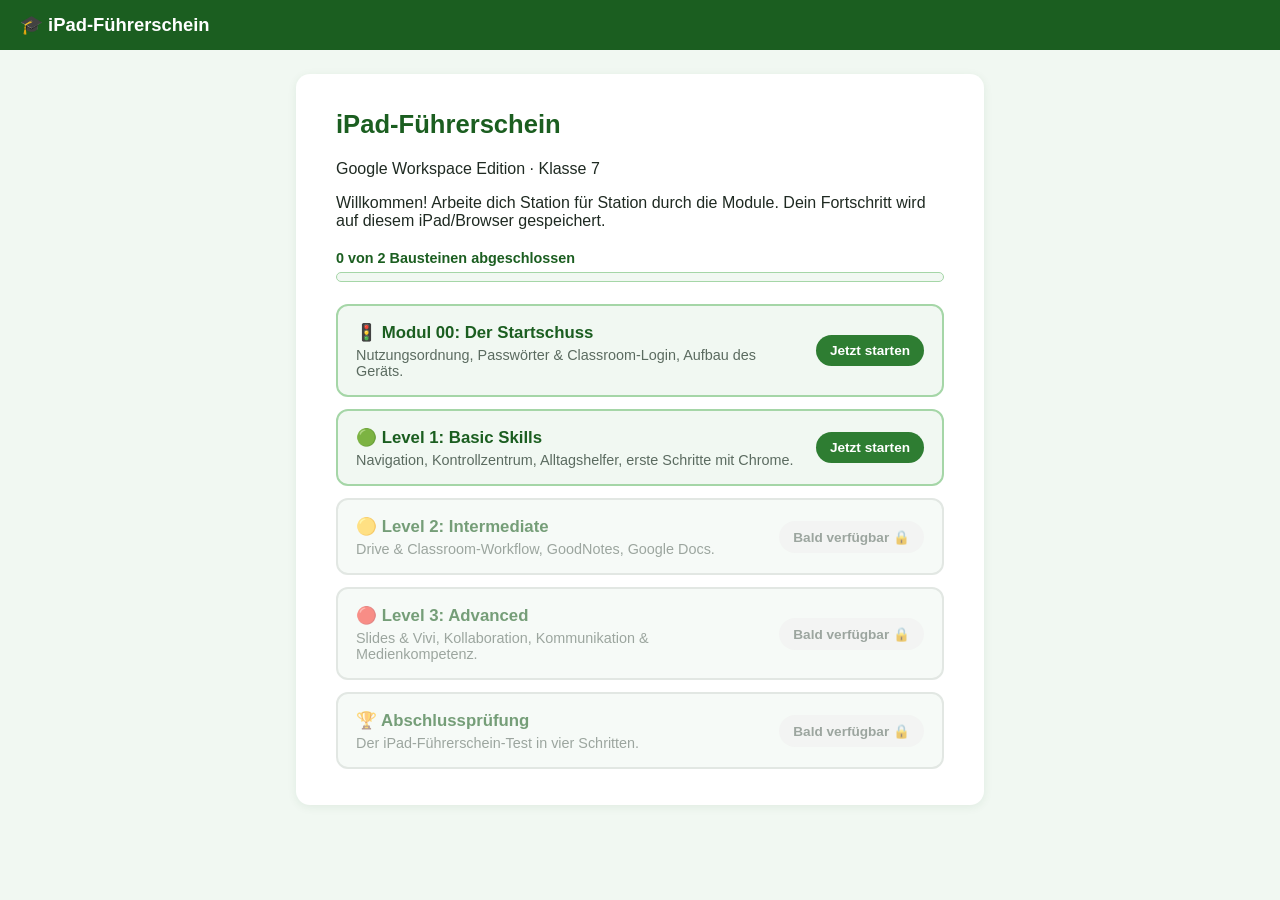
==== index.html @ 1e776cad "Add Level 1 (Basic Skills) and a main menu hub - index.html is now the hub: branches to Modul 00 and" ====
<!DOCTYPE html>
<html lang="de">
<head>
<meta charset="UTF-8">
<meta name="viewport" content="width=device-width, initial-scale=1.0, maximum-scale=1, user-scalable=no">
<title>iPad-Führerschein – Hauptmenü</title>
<link rel="stylesheet" href="style.css">
</head>
<body>

<header class="app-header">
  <span class="logo">🎓 iPad-Führerschein</span>
</header>

<main id="app">
  <section class="screen active">
    <div class="card">
      <h1>iPad-Führerschein</h1>
      <p>Google Workspace Edition · Klasse 7</p>
      <p>Willkommen! Arbeite dich Station für Station durch die Module. Dein Fortschritt wird auf diesem iPad/Browser gespeichert.</p>

      <div class="hub-progress">
        <div class="progress-label" id="hubProgressLabel">0 von 2 Bausteinen abgeschlossen</div>
        <div class="progress-bar"><div class="progress-fill" id="hubProgressFill"></div></div>
      </div>

      <div class="hub-list" id="hubList"></div>
    </div>
  </section>
</main>

<script src="hub.js"></script>
</body>
</html>
---- style.css ----
:root {
  --gsis-green: #2e7d32;
  --gsis-green-dark: #1b5e20;
  --gsis-green-light: #a5d6a7;
  --gsis-bg: #f1f8f2;
  --ink: #1f2a22;
  --muted: #5b6b60;
  --error: #c62828;
  --white: #ffffff;
  --radius: 14px;
  --touch: 48px;
}

* { box-sizing: border-box; }

html, body {
  margin: 0;
  padding: 0;
  min-height: 100%;
  background: var(--gsis-bg);
  color: var(--ink);
  font-family: -apple-system, BlinkMacSystemFont, "Segoe UI", Roboto, sans-serif;
  -webkit-tap-highlight-color: transparent;
  touch-action: manipulation;
}

.app-header {
  position: sticky;
  top: 0;
  z-index: 20;
  background: var(--gsis-green-dark);
  color: var(--white);
  padding: 14px 20px;
  display: flex;
  flex-direction: column;
  gap: 8px;
}

.logo {
  font-size: 1.15rem;
  font-weight: 700;
  color: inherit;
  text-decoration: none;
}

.progress-wrap {
  display: flex;
  align-items: center;
  gap: 12px;
}

.progress-wrap[hidden] {
  display: none;
}

.progress-label {
  font-size: 0.9rem;
  font-weight: 600;
  white-space: nowrap;
}

.progress-bar {
  flex: 1;
  height: 10px;
  background: rgba(255,255,255,0.25);
  border-radius: 999px;
  overflow: hidden;
}

.progress-fill {
  height: 100%;
  width: 0%;
  background: var(--gsis-green-light);
  transition: width 0.3s ease;
}

main {
  max-width: 720px;
  margin: 0 auto;
  padding: 24px 16px 60px;
}

.screen {
  display: none;
}

.screen.active {
  display: block;
  animation: fadeIn 0.25s ease;
}

@keyframes fadeIn {
  from { opacity: 0; transform: translateY(6px); }
  to { opacity: 1; transform: translateY(0); }
}

.card {
  background: var(--white);
  border-radius: var(--radius);
  padding: 28px 24px;
  box-shadow: 0 2px 10px rgba(27, 94, 32, 0.08);
}

h1 {
  color: var(--gsis-green-dark);
  font-size: 1.6rem;
  margin-top: 0;
}

h2 {
  color: var(--gsis-green-dark);
  font-size: 1.3rem;
  margin-top: 0;
}

.lernziel {
  background: var(--gsis-bg);
  border-left: 4px solid var(--gsis-green);
  padding: 10px 14px;
  border-radius: 8px;
  font-size: 0.95rem;
  color: var(--ink);
}

.task-desc {
  color: var(--muted);
  font-size: 0.95rem;
}

.module-overview {
  list-style: none;
  margin: 20px 0;
  padding: 0;
  display: flex;
  flex-direction: column;
  gap: 10px;
}

.module-overview li {
  display: flex;
  align-items: center;
  gap: 12px;
  background: var(--gsis-bg);
  border-radius: 10px;
  padding: 12px 14px;
  font-weight: 600;
}

.module-overview .num {
  background: var(--gsis-green);
  color: var(--white);
  border-radius: 8px;
  padding: 4px 10px;
  font-size: 0.9rem;
}

button {
  font-family: inherit;
  cursor: pointer;
  border: none;
}

.btn-primary, .btn-secondary {
  display: inline-block;
  min-height: var(--touch);
  padding: 12px 26px;
  border-radius: 999px;
  font-size: 1.05rem;
  font-weight: 700;
  margin-top: 20px;
}

.btn-primary {
  background: var(--gsis-green);
  color: var(--white);
}

.btn-primary:disabled {
  background: #bcd6bd;
  color: #6f8a71;
  cursor: not-allowed;
}

.btn-primary:not(:disabled):active {
  background: var(--gsis-green-dark);
}

.btn-secondary {
  background: var(--white);
  color: var(--gsis-green-dark);
  border: 2px solid var(--gsis-green);
}

/* Station 0.1 – Matching */
.match-game {
  display: grid;
  grid-template-columns: 1fr 1fr;
  gap: 14px;
  margin-top: 18px;
}

.match-column {
  display: flex;
  flex-direction: column;
  gap: 10px;
}

.match-item {
  min-height: var(--touch);
  display: flex;
  align-items: center;
  justify-content: center;
  text-align: center;
  padding: 10px 10px;
  border-radius: 10px;
  border: 2px solid var(--gsis-green);
  background: var(--white);
  color: var(--ink);
  font-size: 0.92rem;
  font-weight: 600;
  line-height: 1.25;
}

.match-item.icon-item {
  font-size: 1.8rem;
}

.match-item.selected {
  background: var(--gsis-green-light);
  border-color: var(--gsis-green-dark);
}

.match-item.matched {
  background: #e8f5e9;
  border-color: var(--gsis-green);
  color: var(--gsis-green-dark);
  opacity: 0.75;
  cursor: default;
}

.match-item.wrong {
  border-color: var(--error);
  background: #fdecea;
}

.feedback {
  min-height: 1.4em;
  font-weight: 600;
  color: var(--gsis-green-dark);
}

.feedback.error {
  color: var(--error);
}

/* Station 0.2 – Quiz */
.quiz-question {
  margin-top: 18px;
}

.quiz-question h3 {
  font-size: 1.02rem;
  margin-bottom: 12px;
}

.quiz-options {
  display: flex;
  flex-direction: column;
  gap: 10px;
}

.quiz-option {
  min-height: var(--touch);
  text-align: left;
  padding: 12px 16px;
  border-radius: 10px;
  border: 2px solid #cfd8d1;
  background: var(--white);
  font-size: 0.98rem;
}

.quiz-option:disabled {
  cursor: default;
}

.quiz-option.correct {
  border-color: var(--gsis-green);
  background: #e8f5e9;
  color: var(--gsis-green-dark);
  font-weight: 700;
}

.quiz-option.incorrect {
  border-color: var(--error);
  background: #fdecea;
  color: var(--error);
}

.quiz-explanation {
  margin-top: 10px;
  font-size: 0.9rem;
  color: var(--muted);
}

.quiz-progress {
  font-size: 0.85rem;
  color: var(--muted);
  font-weight: 600;
}

.quiz-next {
  margin-top: 16px;
  min-height: var(--touch);
  padding: 10px 22px;
  border-radius: 999px;
  background: var(--gsis-green);
  color: var(--white);
  font-weight: 700;
}

.quiz-result {
  margin-top: 20px;
  background: var(--gsis-bg);
  border-radius: 10px;
  padding: 16px;
  font-weight: 700;
  color: var(--gsis-green-dark);
  text-align: center;
  font-size: 1.1rem;
}

/* Station 0.3 – Drag & Drop */
.ipad-labeling {
  margin-top: 18px;
}

.ipad-wrap {
  position: relative;
  width: 100%;
  max-width: 260px;
  margin: 0 auto;
  aspect-ratio: 300 / 400;
  touch-action: none;
}

#ipadSvg {
  width: 100%;
  height: 100%;
  display: block;
}

.ipad-body {
  fill: #37474f;
}

.ipad-screen {
  fill: #cfd8dc;
}

.target-marker {
  fill: none;
  stroke: #ffb300;
  stroke-width: 2;
  stroke-dasharray: 4 3;
}

.drop-zone {
  position: absolute;
  transform: translate(-50%, -50%);
  width: 44px;
  height: 44px;
  border-radius: 50%;
  display: flex;
  align-items: center;
  justify-content: center;
  font-size: 0.55rem;
  font-weight: 700;
  text-align: center;
  color: var(--gsis-green-dark);
  padding: 4px;
}

.drop-zone--vertical {
  width: 26px;
  height: 60px;
  border-radius: 10px;
}

.drop-zone--horizontal {
  width: 56px;
  height: 24px;
  border-radius: 10px;
}

.drop-zone.filled {
  background: rgba(46, 125, 50, 0.85);
  color: var(--white);
  font-size: 1.1rem;
}

.labels-tray {
  display: flex;
  flex-wrap: wrap;
  justify-content: center;
  gap: 10px;
  margin-top: 24px;
  min-height: var(--touch);
}

.draggable {
  min-height: var(--touch);
  min-width: 44px;
  padding: 10px 16px;
  border-radius: 999px;
  background: var(--white);
  border: 2px solid var(--gsis-green);
  font-weight: 700;
  font-size: 0.9rem;
  color: var(--ink);
  user-select: none;
  touch-action: none;
}

.draggable.placed {
  border-color: var(--gsis-green);
  background: #e8f5e9;
  color: var(--gsis-green-dark);
  opacity: 0.6;
}

.draggable.dragging {
  position: fixed;
  z-index: 100;
  box-shadow: 0 6px 18px rgba(0,0,0,0.25);
  pointer-events: none;
}

/* Completion screen */
.card--complete {
  text-align: center;
}

.complete-badge {
  width: 84px;
  height: 84px;
  line-height: 84px;
  border-radius: 50%;
  background: var(--gsis-green);
  color: var(--white);
  font-size: 2.4rem;
  margin: 0 auto 16px;
}

.summary {
  background: var(--gsis-bg);
  border-radius: 10px;
  padding: 16px;
  margin-top: 16px;
  text-align: left;
  font-weight: 600;
}

.summary div {
  padding: 4px 0;
}

.next-level {
  color: var(--muted);
  font-weight: 600;
}

.complete-actions {
  display: flex;
  flex-direction: column;
  gap: 10px;
  margin-top: 20px;
}

.complete-actions .btn-primary,
.complete-actions .btn-secondary {
  margin-top: 0;
  text-align: center;
  text-decoration: none;
}

.btn-text {
  background: none;
  color: var(--muted);
  font-weight: 600;
  font-size: 0.9rem;
  padding: 10px;
  text-decoration: underline;
}

.next-level--locked {
  opacity: 0.75;
}

/* ---------- Hauptmenü / Hub ---------- */

.hub-progress {
  margin: 20px 0;
}

.hub-progress .progress-label {
  color: var(--gsis-green-dark);
  margin-bottom: 6px;
}

.hub-progress .progress-bar {
  background: var(--gsis-bg);
  border: 1px solid var(--gsis-green-light);
}

.hub-progress .progress-fill {
  background: var(--gsis-green);
}

.hub-list {
  display: flex;
  flex-direction: column;
  gap: 12px;
  margin-top: 22px;
}

.hub-card {
  display: flex;
  align-items: center;
  justify-content: space-between;
  gap: 12px;
  background: var(--gsis-bg);
  border: 2px solid var(--gsis-green-light);
  border-radius: 12px;
  padding: 16px 18px;
  text-decoration: none;
  color: var(--ink);
}

.hub-card-text {
  flex: 1 1 auto;
  min-width: 0;
}

.hub-card h3 {
  margin: 0 0 4px;
  color: var(--gsis-green-dark);
  font-size: 1.05rem;
}

.hub-card p {
  margin: 0;
  color: var(--muted);
  font-size: 0.9rem;
}

.hub-badge {
  flex: 0 0 auto;
}

.hub-card--locked {
  opacity: 0.6;
  border-color: #cfd8d1;
}

.hub-badge {
  white-space: nowrap;
  font-weight: 700;
  font-size: 0.85rem;
  padding: 8px 14px;
  border-radius: 999px;
}

.hub-badge--start {
  background: var(--gsis-green);
  color: var(--white);
}

.hub-badge--done {
  background: #e8f5e9;
  color: var(--gsis-green-dark);
  border: 2px solid var(--gsis-green);
}

.hub-badge--locked {
  background: #eceeec;
  color: var(--muted);
}

/* ---------- Skill-Erklärblöcke (Skizzen) ---------- */

.skill-block {
  display: flex;
  align-items: center;
  gap: 16px;
  margin-top: 18px;
}

.skill-sketch-wrap {
  flex: 0 0 100px;
  width: 100px;
}

.skill-sketch {
  width: 100%;
  height: auto;
  display: block;
}

.skill-text h3 {
  margin: 0 0 4px;
  font-size: 1rem;
  color: var(--gsis-green-dark);
}

.skill-text p {
  margin: 0;
  font-size: 0.9rem;
  color: var(--ink);
}

.section-title {
  margin-top: 26px;
}

/* ---------- Checklisten ---------- */

.checklist {
  display: flex;
  flex-direction: column;
  gap: 10px;
  margin-top: 18px;
}

.check-item {
  display: flex;
  align-items: center;
  gap: 12px;
  min-height: var(--touch);
  padding: 10px 14px;
  border-radius: 10px;
  background: var(--gsis-bg);
  font-size: 0.95rem;
  font-weight: 600;
}

.check-item input[type="checkbox"] {
  flex: 0 0 auto;
  width: 24px;
  height: 24px;
  accent-color: var(--gsis-green);
}

/* ---------- QR-Code-Schnitzeljagd ---------- */

.qr-cards {
  display: grid;
  grid-template-columns: repeat(2, 1fr);
  gap: 12px;
  margin-top: 16px;
}

.qr-card {
  border-radius: 12px;
  border: 2px solid var(--gsis-green-light);
  background: var(--white);
  padding: 12px;
  text-align: center;
  display: flex;
  flex-direction: column;
  align-items: center;
  gap: 8px;
}

.qr-svg {
  width: 100%;
  max-width: 120px;
}

.qr-scan-btn {
  width: 100%;
}

.qr-card--scanned {
  background: #e8f5e9;
  border-color: var(--gsis-green);
}

.qr-word {
  font-weight: 700;
  color: var(--gsis-green-dark);
}

.qr-check {
  font-size: 0.85rem;
  color: var(--gsis-green-dark);
}

.qr-card--locked {
  opacity: 0.55;
}

.qr-lock {
  font-size: 1.6rem;
}

.qr-word--locked {
  color: var(--muted);
  font-weight: 600;
}

.qr-solve {
  margin-top: 18px;
}

.qr-input {
  width: 100%;
  min-height: var(--touch);
  padding: 10px 14px;
  border-radius: 10px;
  border: 2px solid var(--gsis-green);
  font-size: 1rem;
  margin-bottom: 12px;
}

@media (min-width: 640px) {
  .card {
    padding: 36px 40px;
  }
}
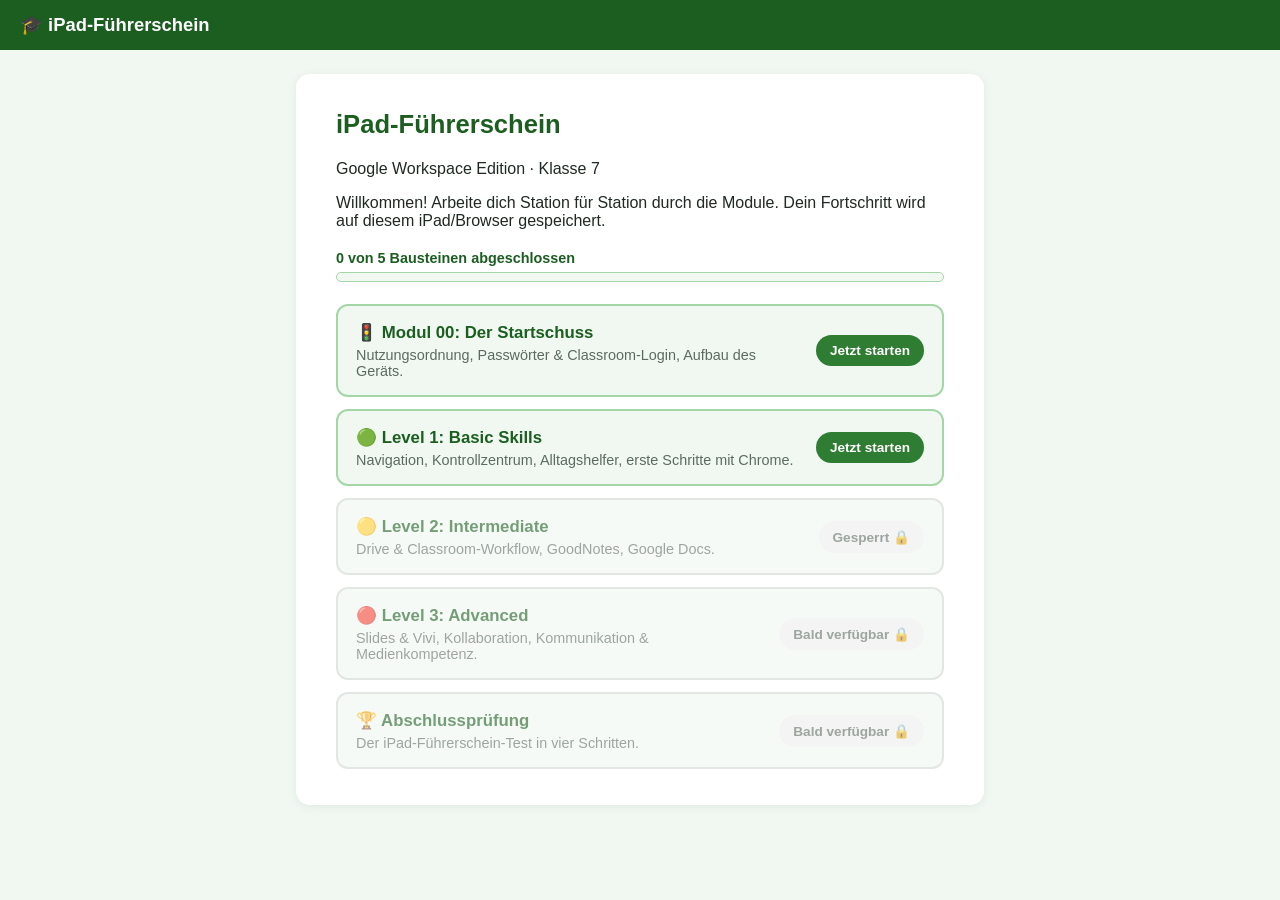
==== commit 016883e6: "Add Level 2 (Intermediate): Drive/Classroom-Workflow, GoodNotes, Docs - level2.html/level2.js implem" ====
--- a/index.html
+++ b/index.html
@@ -20,7 +20,7 @@
       <p>Willkommen! Arbeite dich Station für Station durch die Module. Dein Fortschritt wird auf diesem iPad/Browser gespeichert.</p>
 
       <div class="hub-progress">
-        <div class="progress-label" id="hubProgressLabel">0 von 2 Bausteinen abgeschlossen</div>
+        <div class="progress-label" id="hubProgressLabel">0 von 5 Bausteinen abgeschlossen</div>
         <div class="progress-bar"><div class="progress-fill" id="hubProgressFill"></div></div>
       </div>
 
--- a/style.css
+++ b/style.css
@@ -722,6 +722,83 @@
   margin-bottom: 12px;
 }
 
+/* ---------- Nummerierte Schritt-Listen ---------- */
+
+.step-list {
+  list-style: none;
+  margin: 16px 0;
+  padding: 0;
+  display: flex;
+  flex-direction: column;
+  gap: 10px;
+}
+
+.step-list li {
+  display: flex;
+  align-items: flex-start;
+  gap: 12px;
+  background: var(--gsis-bg);
+  border-radius: 10px;
+  padding: 12px 14px;
+  font-size: 0.95rem;
+}
+
+.step-list .num {
+  flex: 0 0 auto;
+  background: var(--gsis-green);
+  color: var(--white);
+  border-radius: 8px;
+  padding: 2px 10px;
+  font-size: 0.85rem;
+  font-weight: 700;
+}
+
+/* ---------- Reihenfolge-Aufgabe ---------- */
+
+.order-list {
+  display: flex;
+  flex-direction: column;
+  gap: 10px;
+  margin-top: 16px;
+}
+
+.order-item {
+  display: flex;
+  align-items: center;
+  justify-content: space-between;
+  gap: 12px;
+  background: var(--white);
+  border: 2px solid var(--gsis-green);
+  border-radius: 10px;
+  padding: 10px 14px;
+}
+
+.order-text {
+  font-weight: 600;
+  font-size: 0.95rem;
+}
+
+.order-controls {
+  display: flex;
+  gap: 6px;
+  flex: 0 0 auto;
+}
+
+.order-btn {
+  min-width: 40px;
+  min-height: 40px;
+  border-radius: 8px;
+  background: var(--gsis-bg);
+  border: 2px solid var(--gsis-green-light);
+  font-size: 1rem;
+  color: var(--gsis-green-dark);
+}
+
+.order-btn:disabled {
+  opacity: 0.35;
+  cursor: not-allowed;
+}
+
 @media (min-width: 640px) {
   .card {
     padding: 36px 40px;
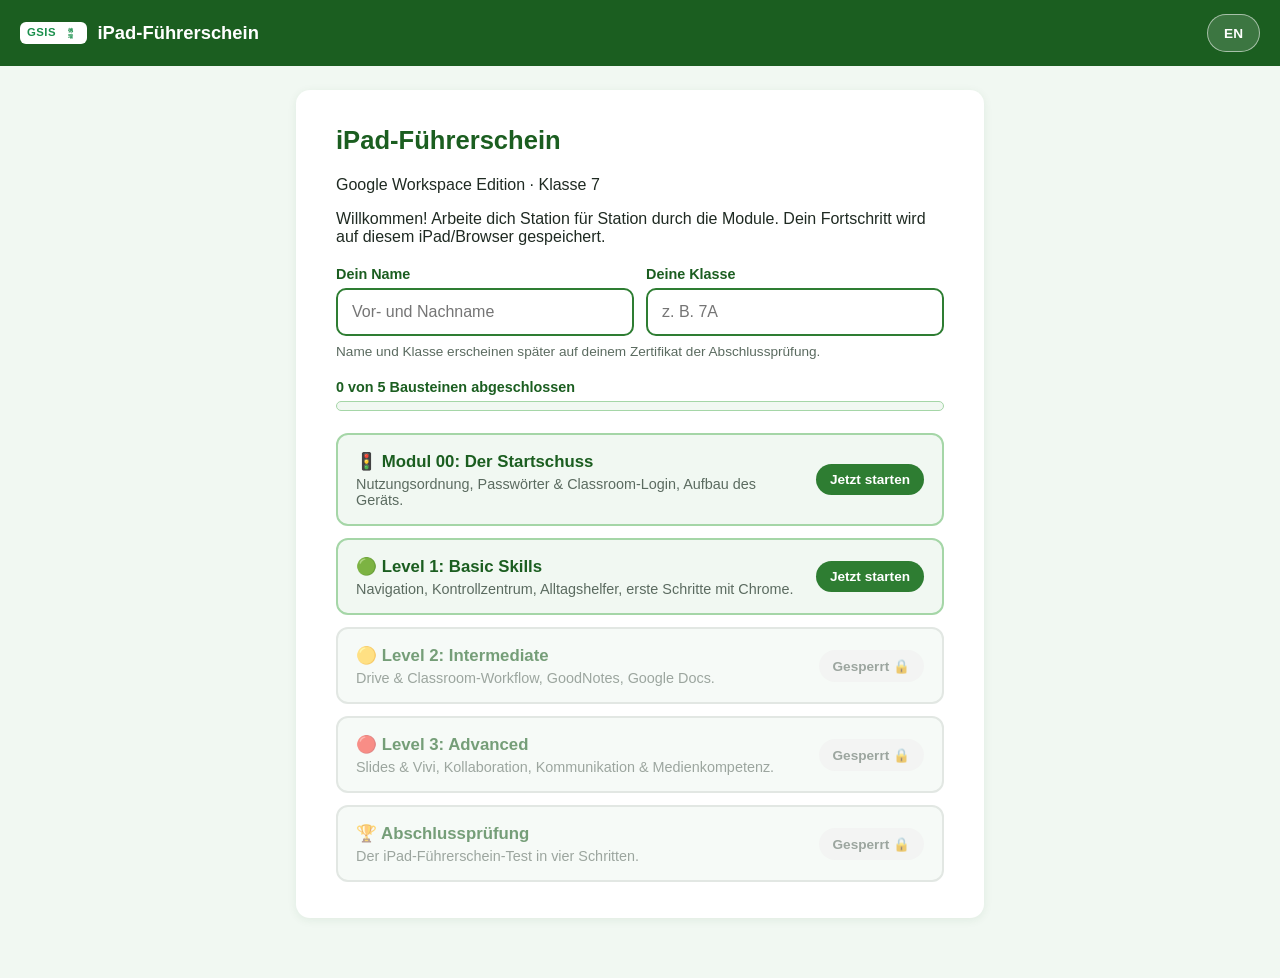
==== commit 9898d291: "Add GSIS logo, DE/EN toggle, name/class flow and Modul 00 improvements UI / branding: - New assets/g" ====
--- a/index.html
+++ b/index.html
@@ -3,21 +3,41 @@
 <head>
 <meta charset="UTF-8">
 <meta name="viewport" content="width=device-width, initial-scale=1.0, maximum-scale=1, user-scalable=no">
-<title>iPad-Führerschein – Hauptmenü</title>
+<title data-i18n="title.hub">iPad-Führerschein – Hauptmenü</title>
 <link rel="stylesheet" href="style.css">
 </head>
 <body>
 
 <header class="app-header">
-  <span class="logo">🎓 iPad-Führerschein</span>
+  <div class="header-top">
+    <span class="logo">
+      <img class="logo-img" src="assets/gsis-logo.svg" alt="GSIS">
+      <span class="logo-text" data-i18n="app.title">iPad-Führerschein</span>
+    </span>
+    <button class="lang-toggle" id="langToggle" type="button">EN</button>
+  </div>
 </header>
 
 <main id="app">
   <section class="screen active">
     <div class="card">
-      <h1>iPad-Führerschein</h1>
-      <p>Google Workspace Edition · Klasse 7</p>
-      <p>Willkommen! Arbeite dich Station für Station durch die Module. Dein Fortschritt wird auf diesem iPad/Browser gespeichert.</p>
+      <h1 data-i18n="app.title">iPad-Führerschein</h1>
+      <p data-i18n="hub.subtitle">Google Workspace Edition · Klasse 7</p>
+      <p data-i18n="hub.intro">Willkommen! Arbeite dich Station für Station durch die Module. Dein Fortschritt wird auf diesem iPad/Browser gespeichert.</p>
+
+      <div class="ident-form">
+        <div class="ident-grid">
+          <div class="ident-field">
+            <label class="field-label" for="identName" data-i18n="hub.nameLabel">Dein Name</label>
+            <input type="text" class="text-input" id="identName" data-i18n-ph="hub.namePh" placeholder="Vor- und Nachname" autocomplete="name">
+          </div>
+          <div class="ident-field">
+            <label class="field-label" for="identClass" data-i18n="hub.classLabel">Deine Klasse</label>
+            <input type="text" class="text-input" id="identClass" data-i18n-ph="hub.classPh" placeholder="z. B. 7A">
+          </div>
+        </div>
+        <p class="ident-note" data-i18n="hub.identNote">Name und Klasse erscheinen später auf deinem Zertifikat der Abschlussprüfung.</p>
+      </div>
 
       <div class="hub-progress">
         <div class="progress-label" id="hubProgressLabel">0 von 5 Bausteinen abgeschlossen</div>
@@ -29,6 +49,7 @@
   </section>
 </main>
 
+<script src="i18n.js"></script>
 <script src="hub.js"></script>
 </body>
 </html>
--- a/style.css
+++ b/style.css
@@ -36,11 +36,54 @@
   gap: 8px;
 }
 
+.header-top {
+  display: flex;
+  align-items: center;
+  justify-content: space-between;
+  gap: 12px;
+}
+
 .logo {
+  display: inline-flex;
+  align-items: center;
+  gap: 10px;
   font-size: 1.15rem;
   font-weight: 700;
   color: inherit;
   text-decoration: none;
+  min-width: 0;
+}
+
+.logo-img {
+  height: 22px;
+  width: auto;
+  display: block;
+  background: var(--white);
+  border-radius: 6px;
+  padding: 4px 7px;
+}
+
+.logo-text {
+  white-space: nowrap;
+  overflow: hidden;
+  text-overflow: ellipsis;
+}
+
+.lang-toggle {
+  flex: 0 0 auto;
+  min-height: 38px;
+  min-width: 44px;
+  padding: 6px 16px;
+  border-radius: 999px;
+  background: rgba(255, 255, 255, 0.15);
+  color: var(--white);
+  border: 1.5px solid rgba(255, 255, 255, 0.55);
+  font-weight: 700;
+  font-size: 0.85rem;
+}
+
+.lang-toggle:active {
+  background: rgba(255, 255, 255, 0.3);
 }
 
 .progress-wrap {
@@ -799,6 +842,379 @@
   cursor: not-allowed;
 }
 
+/* ---------- Pecha-Kucha-Timer ---------- */
+
+.timer-wrap {
+  text-align: center;
+  margin-top: 20px;
+  background: var(--gsis-bg);
+  border-radius: 12px;
+  padding: 20px;
+}
+
+.timer-display {
+  font-size: 3rem;
+  font-weight: 800;
+  color: var(--gsis-green-dark);
+  font-variant-numeric: tabular-nums;
+}
+
+.timer-display--low {
+  color: var(--error);
+}
+
+.timer-controls {
+  display: flex;
+  gap: 10px;
+  justify-content: center;
+  margin-top: 10px;
+  flex-wrap: wrap;
+}
+
+.timer-controls .btn-primary,
+.timer-controls .btn-secondary {
+  margin-top: 0;
+}
+
+/* ---------- Klassifizieren: Kommentare / Beispiele ---------- */
+
+.classify-card {
+  background: var(--white);
+  border: 2px solid var(--gsis-green-light);
+  border-radius: 10px;
+  padding: 14px;
+  margin-top: 12px;
+}
+
+.classify-text {
+  font-style: italic;
+  margin: 0 0 12px;
+}
+
+.classify-buttons {
+  display: flex;
+  gap: 10px;
+  flex-wrap: wrap;
+}
+
+.classify-btn {
+  flex: 1 1 140px;
+  min-height: var(--touch);
+  border-radius: 10px;
+  border: 2px solid #cfd8d1;
+  background: var(--white);
+  font-weight: 700;
+  font-size: 0.95rem;
+}
+
+.classify-btn.correct {
+  border-color: var(--gsis-green);
+  background: #e8f5e9;
+  color: var(--gsis-green-dark);
+}
+
+.classify-btn.incorrect {
+  border-color: var(--error);
+  background: #fdecea;
+  color: var(--error);
+}
+
+.classify-explanation {
+  margin: 12px 0 0;
+  font-size: 0.9rem;
+  color: var(--muted);
+}
+
+/* ---------- Phishing-Übung ---------- */
+
+.email-card {
+  background: var(--white);
+  border: 2px solid var(--gsis-green-light);
+  border-radius: 10px;
+  padding: 16px;
+  margin-top: 14px;
+}
+
+.email-subject {
+  font-weight: 700;
+  color: var(--gsis-green-dark);
+  margin-bottom: 4px;
+}
+
+.email-meta {
+  font-size: 0.85rem;
+  color: var(--muted);
+  margin-bottom: 10px;
+}
+
+.email-body {
+  margin: 0;
+  line-height: 1.6;
+}
+
+.email-part {
+  cursor: pointer;
+  border-radius: 4px;
+  padding: 1px 2px;
+}
+
+.email-part:not(.clicked):hover {
+  background: var(--gsis-bg);
+}
+
+.email-part.flag-hit {
+  background: #fdecea;
+  color: var(--error);
+  font-weight: 700;
+  text-decoration: underline wavy var(--error);
+}
+
+.email-part.flag-miss {
+  background: #e8f5e9;
+  color: var(--gsis-green-dark);
+}
+
+.email-part-note {
+  display: inline;
+  font-size: 0.82rem;
+  font-weight: 600;
+  margin-left: 4px;
+}
+
+.email-from.email-part {
+  display: inline-block;
+}
+
+/* ---------- Abschlussprüfung ---------- */
+
+.exam-step {
+  align-items: flex-start;
+}
+
+.field-label {
+  display: block;
+  margin-top: 18px;
+  margin-bottom: 6px;
+  font-weight: 700;
+  font-size: 0.9rem;
+  color: var(--gsis-green-dark);
+}
+
+.text-input {
+  width: 100%;
+  min-height: var(--touch);
+  padding: 10px 14px;
+  border-radius: 10px;
+  border: 2px solid var(--gsis-green);
+  font-size: 1rem;
+  font-family: inherit;
+}
+
+.certificate {
+  background: var(--white);
+  border: 6px double var(--gsis-green);
+  border-radius: 16px;
+  padding: 40px 24px;
+  text-align: center;
+  margin-top: 20px;
+}
+
+.cert-medal {
+  font-size: 3.5rem;
+}
+
+.cert-title {
+  color: var(--gsis-green-dark);
+  margin: 8px 0 0;
+}
+
+.cert-subtitle {
+  color: var(--muted);
+  margin: 4px 0 24px;
+}
+
+.cert-body {
+  margin: 6px 0;
+  font-size: 1rem;
+}
+
+.cert-name {
+  font-size: 1.6rem;
+  font-weight: 800;
+  color: var(--gsis-green-dark);
+  margin: 14px 0;
+  padding-bottom: 8px;
+  border-bottom: 2px solid var(--gsis-green-light);
+  display: inline-block;
+}
+
+.cert-class {
+  margin: 0 0 4px;
+  color: var(--gsis-green-dark);
+  font-weight: 600;
+}
+
+.cert-class:empty {
+  display: none;
+}
+
+.cert-date {
+  margin-top: 16px;
+  color: var(--muted);
+  font-weight: 600;
+}
+
+.upload-note {
+  background: #e8f5e9;
+  border: 2px solid var(--gsis-green);
+  border-radius: 10px;
+  padding: 14px 16px;
+  margin-top: 16px;
+  font-size: 0.95rem;
+  font-weight: 600;
+  color: var(--gsis-green-dark);
+  text-align: left;
+}
+
+.cert-signature {
+  margin: 40px auto 0;
+  padding-top: 10px;
+  border-top: 2px solid var(--ink);
+  display: inline-block;
+  font-size: 0.9rem;
+  color: var(--muted);
+}
+
+@media print {
+  html, body {
+    background: #ffffff;
+  }
+  body * {
+    visibility: hidden;
+  }
+  .certificate,
+  .certificate * {
+    visibility: visible;
+  }
+  .certificate {
+    position: absolute;
+    top: 0;
+    left: 0;
+    width: 100%;
+    margin: 0;
+  }
+  .no-print {
+    display: none !important;
+  }
+}
+
+/* ---------- Hub: Name & Klasse ---------- */
+
+.ident-form {
+  margin: 20px 0 4px;
+}
+
+.ident-grid {
+  display: flex;
+  flex-wrap: wrap;
+  gap: 12px;
+}
+
+.ident-grid .ident-field {
+  flex: 1 1 160px;
+}
+
+.ident-field .field-label {
+  margin-top: 0;
+}
+
+.ident-note {
+  font-size: 0.85rem;
+  color: var(--muted);
+  margin: 8px 0 0;
+}
+
+/* ---------- Nutzungsordnung: Drive-Link & Konsequenzen ---------- */
+
+.drive-box {
+  background: var(--gsis-bg);
+  border: 2px dashed var(--gsis-green);
+  border-radius: 12px;
+  padding: 16px 18px;
+  margin: 18px 0;
+}
+
+.drive-box h3 {
+  margin: 0 0 6px;
+  color: var(--gsis-green-dark);
+  font-size: 1rem;
+}
+
+.drive-box p {
+  margin: 0 0 12px;
+  font-size: 0.92rem;
+  color: var(--ink);
+}
+
+.drive-btn {
+  display: inline-block;
+  min-height: var(--touch);
+  padding: 12px 22px;
+  border-radius: 999px;
+  background: var(--gsis-green);
+  color: var(--white);
+  font-weight: 700;
+  text-decoration: none;
+}
+
+.drive-btn:active {
+  background: var(--gsis-green-dark);
+}
+
+.drive-note {
+  display: block;
+  margin-top: 8px;
+  font-size: 0.8rem;
+  color: var(--muted);
+  font-style: italic;
+}
+
+.cons-box {
+  background: #fff8e1;
+  border-left: 4px solid #ffb300;
+  border-radius: 8px;
+  padding: 12px 16px;
+  margin: 20px 0;
+  font-size: 0.92rem;
+  line-height: 1.5;
+}
+
+.cons-box .cons-title {
+  display: block;
+  font-weight: 700;
+  margin-bottom: 4px;
+  color: #8a5a00;
+}
+
+/* ---------- Station 0.3: Reset ---------- */
+
+.labeling-actions {
+  display: flex;
+  justify-content: center;
+  margin-top: 14px;
+}
+
+.btn-reset {
+  min-height: var(--touch);
+  padding: 10px 22px;
+  border-radius: 999px;
+  background: var(--white);
+  color: var(--gsis-green-dark);
+  border: 2px solid var(--gsis-green);
+  font-weight: 700;
+  font-size: 0.95rem;
+}
+
 @media (min-width: 640px) {
   .card {
     padding: 36px 40px;
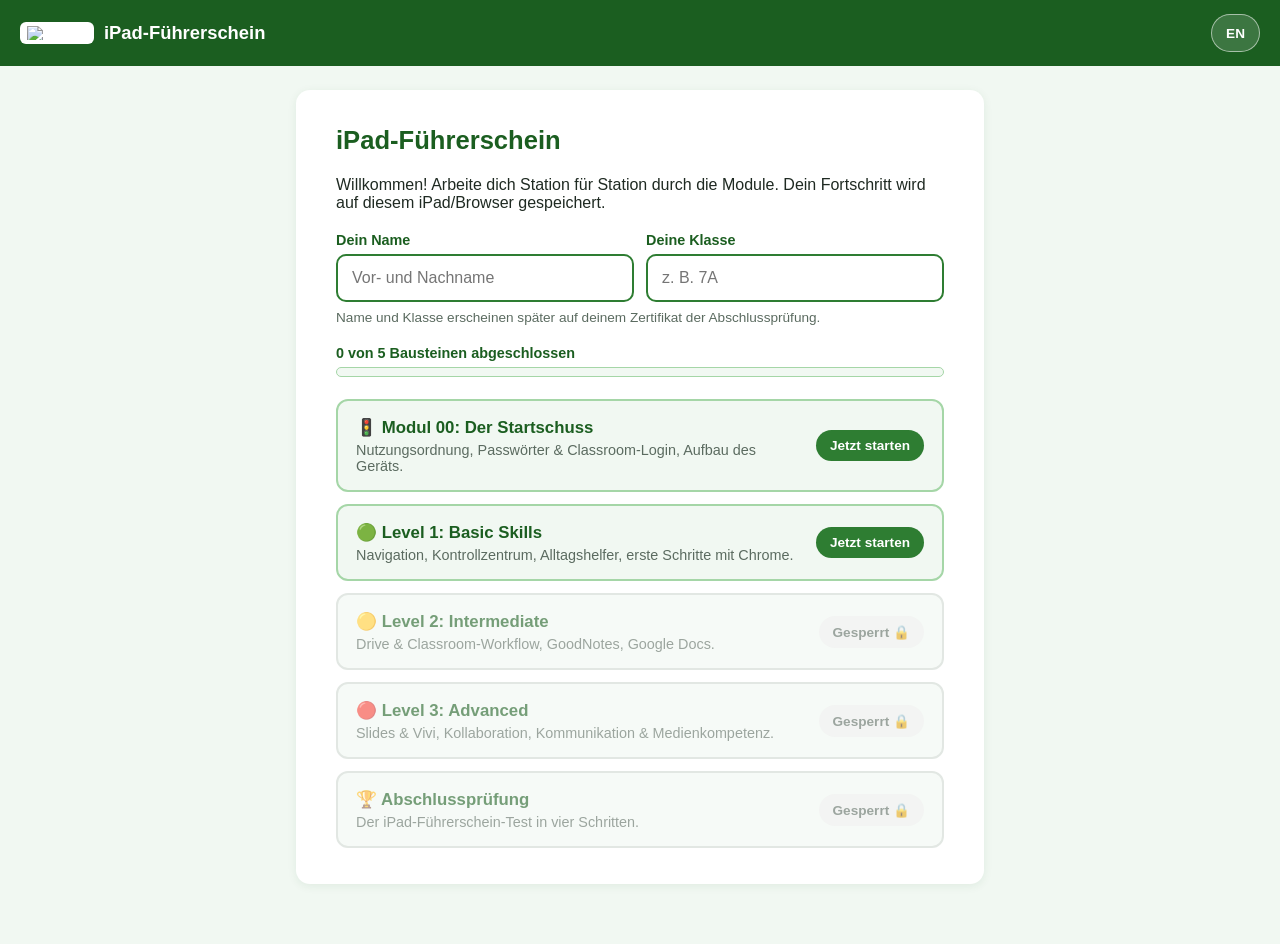
==== commit 4fa20044: "Add nav (Home/Back + always-on progress), MDM rules, error review Navigation & progress (items 1, 3," ====
--- a/index.html
+++ b/index.html
@@ -22,7 +22,6 @@
   <section class="screen active">
     <div class="card">
       <h1 data-i18n="app.title">iPad-Führerschein</h1>
-      <p data-i18n="hub.subtitle">Google Workspace Edition · Klasse 7</p>
       <p data-i18n="hub.intro">Willkommen! Arbeite dich Station für Station durch die Module. Dein Fortschritt wird auf diesem iPad/Browser gespeichert.</p>
 
       <div class="ident-form">
--- a/style.css
+++ b/style.css
@@ -69,11 +69,19 @@
   text-overflow: ellipsis;
 }
 
-.lang-toggle {
+.header-actions {
+  display: flex;
+  align-items: center;
+  gap: 8px;
+  flex: 0 0 auto;
+}
+
+.lang-toggle,
+.nav-btn {
   flex: 0 0 auto;
   min-height: 38px;
   min-width: 44px;
-  padding: 6px 16px;
+  padding: 6px 14px;
   border-radius: 999px;
   background: rgba(255, 255, 255, 0.15);
   color: var(--white);
@@ -82,8 +90,28 @@
   font-size: 0.85rem;
 }
 
-.lang-toggle:active {
+.nav-btn {
+  display: inline-flex;
+  align-items: center;
+  justify-content: center;
+  font-size: 1.05rem;
+  text-decoration: none;
+  padding: 6px 12px;
+}
+
+.lang-toggle:active,
+.nav-btn:active {
   background: rgba(255, 255, 255, 0.3);
+}
+
+.nav-btn[hidden] {
+  display: none;
+}
+
+@media (max-width: 400px) {
+  .logo-text {
+    display: none;
+  }
 }
 
 .progress-wrap {
@@ -1196,6 +1224,79 @@
   color: #8a5a00;
 }
 
+/* ---------- Info-Box (MDM-Einschränkungen, Internet-Regeln) ---------- */
+
+.info-box {
+  background: #e8f5e9;
+  border-left: 4px solid var(--gsis-green);
+  border-radius: 8px;
+  padding: 12px 16px;
+  margin: 18px 0;
+  font-size: 0.92rem;
+  line-height: 1.5;
+}
+
+.info-box .info-title {
+  display: block;
+  font-weight: 700;
+  margin-bottom: 6px;
+  color: var(--gsis-green-dark);
+}
+
+.info-box ul {
+  margin: 6px 0 0;
+  padding-left: 20px;
+}
+
+.info-box li {
+  margin: 5px 0;
+}
+
+/* ---------- Fehlerspeicher (Fehler-Übersicht) ---------- */
+
+.mistakes {
+  border-radius: 10px;
+  padding: 14px 16px;
+  margin-top: 16px;
+  text-align: left;
+  background: #fdecea;
+}
+
+.mistakes.mistakes--none {
+  background: #e8f5e9;
+}
+
+.mistakes .mistakes-title {
+  font-weight: 700;
+  margin: 0 0 8px;
+  color: var(--error);
+}
+
+.mistakes--none .mistakes-title {
+  color: var(--gsis-green-dark);
+}
+
+.mistakes-item {
+  margin: 10px 0;
+  font-size: 0.9rem;
+}
+
+.mistakes-item .mq {
+  font-weight: 700;
+  display: block;
+  margin-bottom: 2px;
+}
+
+.mistakes-item .ma {
+  display: block;
+  color: var(--error);
+}
+
+.mistakes-item .mc {
+  display: block;
+  color: var(--gsis-green-dark);
+}
+
 /* ---------- Station 0.3: Reset ---------- */
 
 .labeling-actions {
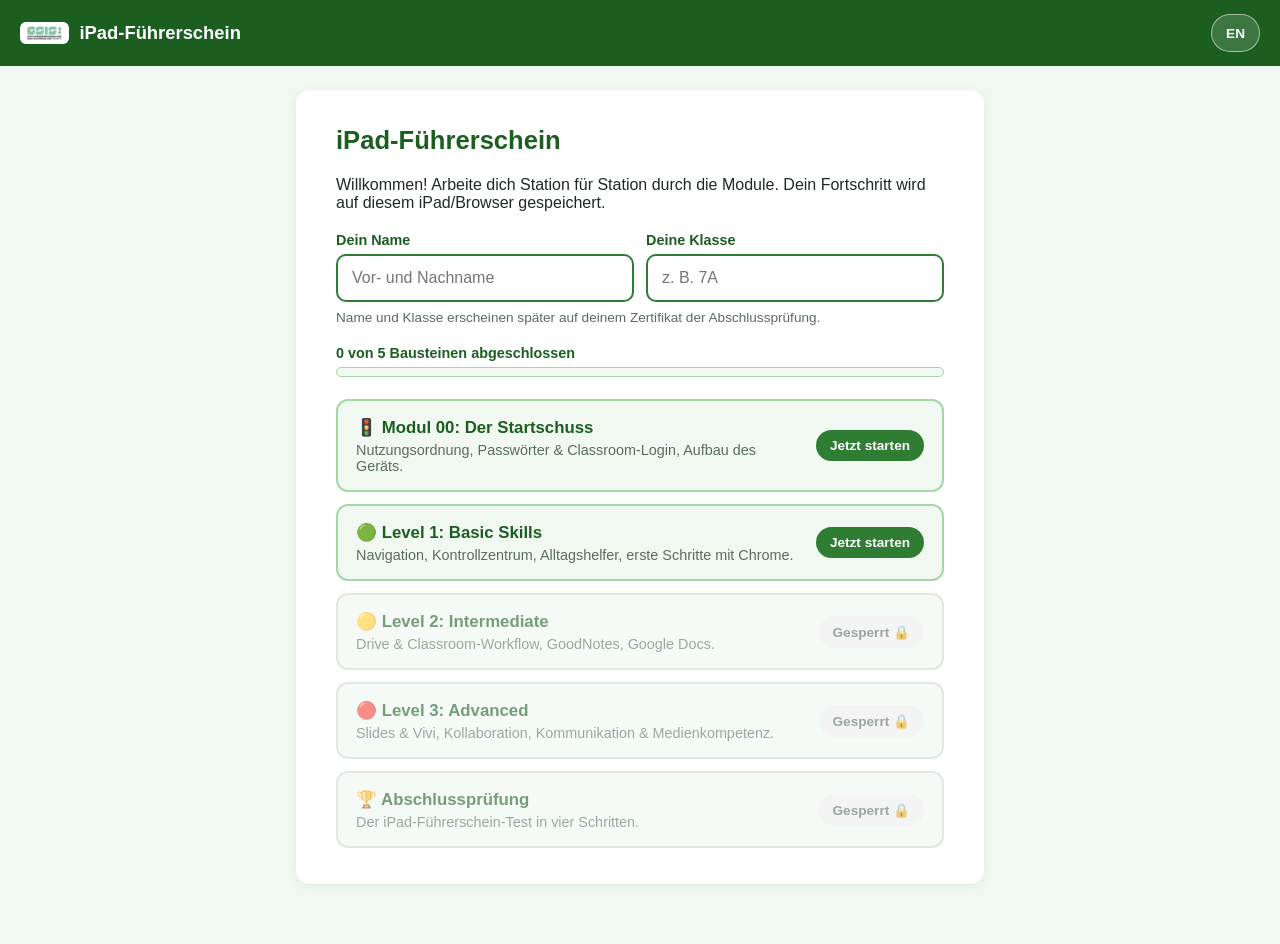
==== commit a56a1b74: "Use the uploaded GSIS logo with a correct .png extension The uploaded assets/gsis-logo.svg was actua" ====
--- a/index.html
+++ b/index.html
@@ -11,7 +11,7 @@
 <header class="app-header">
   <div class="header-top">
     <span class="logo">
-      <img class="logo-img" src="assets/gsis-logo.svg" alt="GSIS">
+      <img class="logo-img" src="assets/gsis-logo.png" alt="GSIS">
       <span class="logo-text" data-i18n="app.title">iPad-Führerschein</span>
     </span>
     <button class="lang-toggle" id="langToggle" type="button">EN</button>
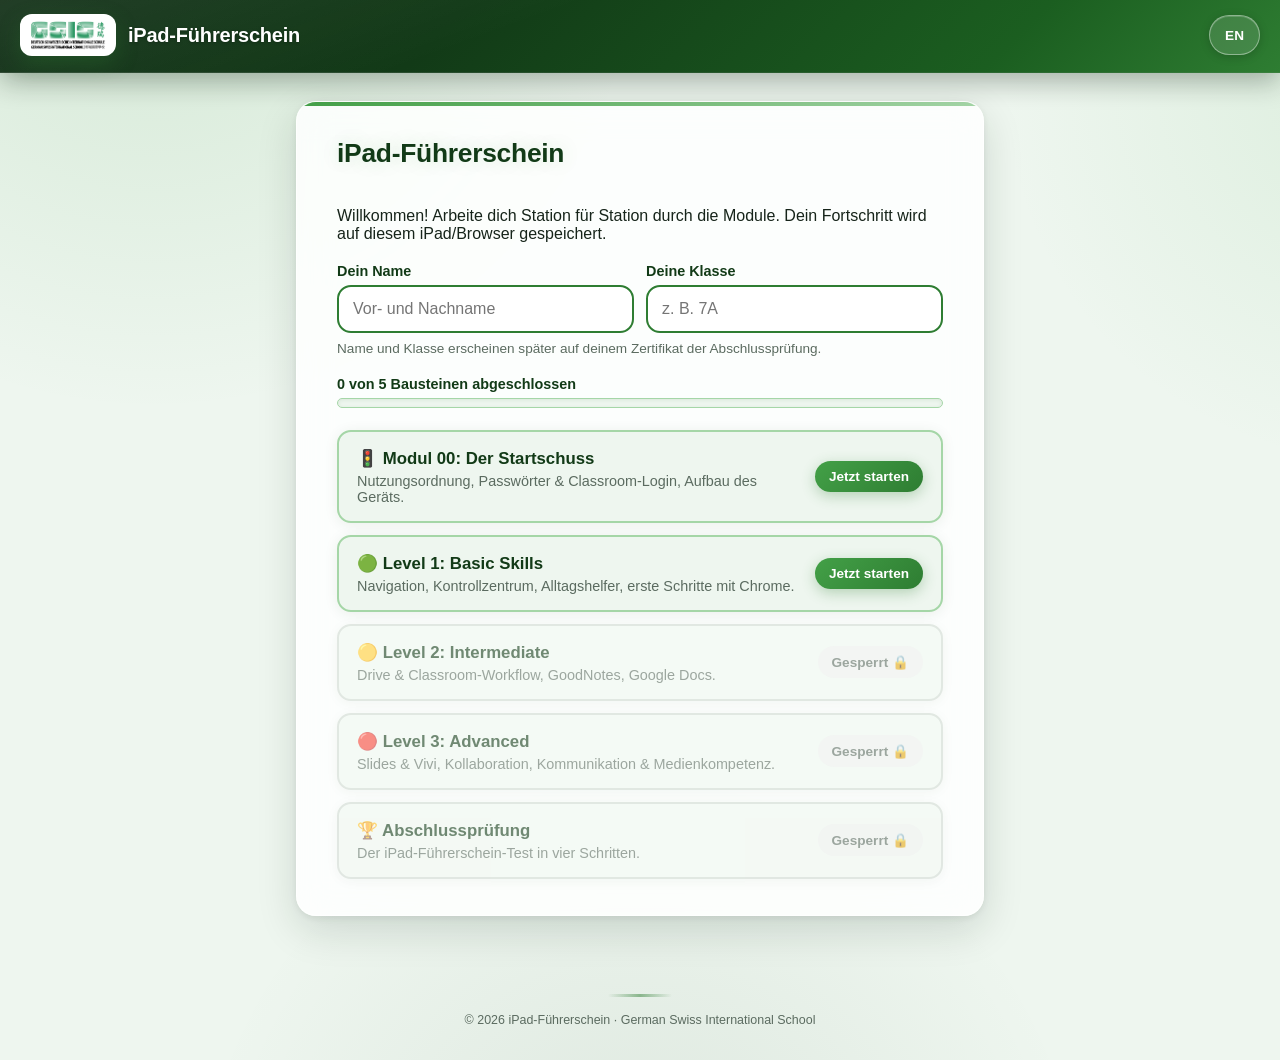
==== commit f2250823: "Modernize UI: glass panels, glowing nav bar, bigger logo, footer disclaimer Visual redesign of the w" ====
--- a/index.html
+++ b/index.html
@@ -6,7 +6,7 @@
 <title data-i18n="title.hub">iPad-Führerschein – Hauptmenü</title>
 <link rel="stylesheet" href="style.css">
 </head>
-<body>
+<body style="--accent: var(--gsis-green-bright);">
 
 <header class="app-header">
   <div class="header-top">
@@ -48,6 +48,10 @@
   </section>
 </main>
 
+<footer class="app-footer">
+  <span data-i18n="footer.text">iPad-Führerschein · German Swiss International School</span>
+</footer>
+
 <script src="i18n.js"></script>
 <script src="hub.js"></script>
 </body>
--- a/style.css
+++ b/style.css
@@ -1,14 +1,22 @@
 :root {
   --gsis-green: #2e7d32;
-  --gsis-green-dark: #1b5e20;
+  --gsis-green-dark: #123a17;
+  --gsis-green-mid: #1b5e20;
+  --gsis-green-bright: #43a047;
   --gsis-green-light: #a5d6a7;
-  --gsis-bg: #f1f8f2;
-  --ink: #1f2a22;
+  --gsis-glow: rgba(67, 160, 71, 0.55);
+  --gsis-bg: #eef6ef;
+  --ink: #16241a;
   --muted: #5b6b60;
   --error: #c62828;
   --white: #ffffff;
-  --radius: 14px;
+  --radius: 20px;
+  --radius-sm: 14px;
   --touch: 48px;
+  --accent: var(--gsis-green-bright);
+  --shadow-soft: 0 2px 14px rgba(18, 58, 23, 0.08);
+  --shadow-card: 0 14px 40px rgba(10, 35, 18, 0.14), 0 2px 8px rgba(10, 35, 18, 0.08);
+  --shadow-glow: 0 8px 22px rgba(46, 125, 50, 0.32), 0 0 0 1px rgba(255, 255, 255, 0.14) inset;
 }
 
 * { box-sizing: border-box; }
@@ -17,23 +25,33 @@
   margin: 0;
   padding: 0;
   min-height: 100%;
-  background: var(--gsis-bg);
+  background:
+    radial-gradient(900px circle at 12% -8%, rgba(67, 160, 71, 0.16), transparent 55%),
+    radial-gradient(760px circle at 108% 8%, rgba(129, 199, 132, 0.16), transparent 50%),
+    radial-gradient(820px circle at 50% 115%, rgba(18, 58, 23, 0.08), transparent 55%),
+    var(--gsis-bg);
   color: var(--ink);
-  font-family: -apple-system, BlinkMacSystemFont, "Segoe UI", Roboto, sans-serif;
+  font-family: -apple-system, BlinkMacSystemFont, "SF Pro Text", "Segoe UI", Roboto, sans-serif;
   -webkit-tap-highlight-color: transparent;
   touch-action: manipulation;
 }
+
+/* ---------- Nav bar ---------- */
 
 .app-header {
   position: sticky;
   top: 0;
-  z-index: 20;
-  background: var(--gsis-green-dark);
+  z-index: 50;
+  background:
+    linear-gradient(160deg, rgba(255, 255, 255, 0.08), rgba(255, 255, 255, 0) 40%),
+    linear-gradient(135deg, #0f2d14 0%, var(--gsis-green-dark) 35%, var(--gsis-green-mid) 78%, var(--gsis-green) 100%);
   color: var(--white);
-  padding: 14px 20px;
+  padding: 14px 20px 16px;
   display: flex;
   flex-direction: column;
-  gap: 8px;
+  gap: 10px;
+  box-shadow: 0 8px 28px rgba(6, 24, 10, 0.32);
+  border-bottom: 1px solid rgba(255, 255, 255, 0.08);
 }
 
 .header-top {
@@ -46,21 +64,24 @@
 .logo {
   display: inline-flex;
   align-items: center;
-  gap: 10px;
-  font-size: 1.15rem;
-  font-weight: 700;
+  gap: 12px;
+  font-size: 1.25rem;
+  font-weight: 800;
+  letter-spacing: -0.01em;
   color: inherit;
   text-decoration: none;
   min-width: 0;
+  text-shadow: 0 1px 3px rgba(0, 0, 0, 0.25);
 }
 
 .logo-img {
-  height: 22px;
+  height: 42px;
   width: auto;
   display: block;
   background: var(--white);
-  border-radius: 6px;
-  padding: 4px 7px;
+  border-radius: 12px;
+  padding: 6px 10px;
+  box-shadow: var(--shadow-glow);
 }
 
 .logo-text {
@@ -79,15 +100,17 @@
 .lang-toggle,
 .nav-btn {
   flex: 0 0 auto;
-  min-height: 38px;
+  min-height: 40px;
   min-width: 44px;
-  padding: 6px 14px;
+  padding: 6px 15px;
   border-radius: 999px;
-  background: rgba(255, 255, 255, 0.15);
+  background: rgba(255, 255, 255, 0.12);
   color: var(--white);
-  border: 1.5px solid rgba(255, 255, 255, 0.55);
+  border: 1.5px solid rgba(255, 255, 255, 0.4);
   font-weight: 700;
   font-size: 0.85rem;
+  box-shadow: 0 2px 10px rgba(0, 0, 0, 0.18), inset 0 1px 0 rgba(255, 255, 255, 0.18);
+  transition: transform 0.15s ease, box-shadow 0.15s ease, background 0.15s ease;
 }
 
 .nav-btn {
@@ -101,7 +124,9 @@
 
 .lang-toggle:active,
 .nav-btn:active {
-  background: rgba(255, 255, 255, 0.3);
+  background: rgba(255, 255, 255, 0.32);
+  transform: scale(0.94);
+  box-shadow: 0 0 14px var(--gsis-glow), inset 0 1px 0 rgba(255, 255, 255, 0.25);
 }
 
 .nav-btn[hidden] {
@@ -133,22 +158,33 @@
 .progress-bar {
   flex: 1;
   height: 10px;
-  background: rgba(255,255,255,0.25);
+  background: rgba(255, 255, 255, 0.2);
   border-radius: 999px;
   overflow: hidden;
+  box-shadow: inset 0 1px 4px rgba(0, 0, 0, 0.25);
 }
 
 .progress-fill {
   height: 100%;
   width: 0%;
-  background: var(--gsis-green-light);
-  transition: width 0.3s ease;
+  background: linear-gradient(90deg, var(--gsis-green-light), #d4ecd5, var(--gsis-green-light));
+  background-size: 200% 100%;
+  box-shadow: 0 0 12px rgba(212, 236, 213, 0.9);
+  animation: shimmerMove 2.6s linear infinite;
+  transition: width 0.4s cubic-bezier(0.22, 1, 0.36, 1);
+}
+
+@keyframes shimmerMove {
+  0% { background-position: 0% 0; }
+  100% { background-position: 200% 0; }
 }
 
 main {
   max-width: 720px;
   margin: 0 auto;
-  padding: 24px 16px 60px;
+  padding: 28px 16px 40px;
+  position: relative;
+  z-index: 1;
 }
 
 .screen {
@@ -157,38 +193,72 @@
 
 .screen.active {
   display: block;
-  animation: fadeIn 0.25s ease;
-}
-
-@keyframes fadeIn {
-  from { opacity: 0; transform: translateY(6px); }
+  animation: screenIn 0.55s cubic-bezier(0.22, 1, 0.36, 1);
+}
+
+@keyframes screenIn {
+  from { opacity: 0; transform: translateY(16px) scale(0.985); }
+  to { opacity: 1; transform: translateY(0) scale(1); }
+}
+
+@keyframes floatY {
+  0%, 100% { transform: translateY(0); }
+  50% { transform: translateY(-3px); }
+}
+
+@keyframes itemIn {
+  from { opacity: 0; transform: translateY(10px); }
   to { opacity: 1; transform: translateY(0); }
 }
 
 .card {
-  background: var(--white);
+  position: relative;
+  background: rgba(255, 255, 255, 0.86);
+  backdrop-filter: blur(16px) saturate(160%);
+  -webkit-backdrop-filter: blur(16px) saturate(160%);
+  border: 1px solid rgba(255, 255, 255, 0.7);
   border-radius: var(--radius);
   padding: 28px 24px;
-  box-shadow: 0 2px 10px rgba(27, 94, 32, 0.08);
+  box-shadow: var(--shadow-card);
+  overflow: hidden;
+}
+
+.card::before {
+  content: "";
+  position: absolute;
+  top: 0;
+  left: 0;
+  right: 0;
+  height: 4px;
+  background: linear-gradient(90deg, var(--accent), var(--gsis-green-light) 50%, var(--accent));
+  background-size: 200% 100%;
+  animation: shimmerMove 5s linear infinite;
 }
 
 h1 {
   color: var(--gsis-green-dark);
-  font-size: 1.6rem;
+  font-size: 1.65rem;
+  font-weight: 800;
+  letter-spacing: -0.01em;
   margin-top: 0;
+  display: inline-block;
+  text-shadow: 0 0 20px rgba(46, 125, 50, 0.16);
+  animation: floatY 4.5s ease-in-out infinite;
 }
 
 h2 {
   color: var(--gsis-green-dark);
-  font-size: 1.3rem;
+  font-size: 1.32rem;
+  font-weight: 800;
+  letter-spacing: -0.01em;
   margin-top: 0;
 }
 
 .lernziel {
-  background: var(--gsis-bg);
+  background: linear-gradient(135deg, rgba(165, 214, 167, 0.28), rgba(165, 214, 167, 0.08));
   border-left: 4px solid var(--gsis-green);
   padding: 10px 14px;
-  border-radius: 8px;
+  border-radius: var(--radius-sm);
   font-size: 0.95rem;
   color: var(--ink);
 }
@@ -212,17 +282,28 @@
   align-items: center;
   gap: 12px;
   background: var(--gsis-bg);
-  border-radius: 10px;
+  border: 1px solid rgba(46, 125, 50, 0.12);
+  border-radius: var(--radius-sm);
   padding: 12px 14px;
   font-weight: 600;
-}
+  box-shadow: var(--shadow-soft);
+  opacity: 0;
+  animation: itemIn 0.5s ease forwards;
+}
+
+.module-overview li:nth-child(1) { animation-delay: 0.05s; }
+.module-overview li:nth-child(2) { animation-delay: 0.12s; }
+.module-overview li:nth-child(3) { animation-delay: 0.19s; }
+.module-overview li:nth-child(4) { animation-delay: 0.26s; }
+.module-overview li:nth-child(5) { animation-delay: 0.33s; }
 
 .module-overview .num {
-  background: var(--gsis-green);
+  background: linear-gradient(135deg, var(--gsis-green-bright), var(--gsis-green));
   color: var(--white);
   border-radius: 8px;
   padding: 4px 10px;
   font-size: 0.9rem;
+  box-shadow: 0 2px 8px rgba(46, 125, 50, 0.3);
 }
 
 button {
@@ -239,27 +320,36 @@
   font-size: 1.05rem;
   font-weight: 700;
   margin-top: 20px;
+  transition: transform 0.15s ease, box-shadow 0.15s ease, filter 0.15s ease;
 }
 
 .btn-primary {
-  background: var(--gsis-green);
+  background: linear-gradient(135deg, var(--gsis-green-bright), var(--gsis-green) 70%);
   color: var(--white);
+  box-shadow: var(--shadow-glow);
 }
 
 .btn-primary:disabled {
   background: #bcd6bd;
   color: #6f8a71;
   cursor: not-allowed;
+  box-shadow: none;
 }
 
 .btn-primary:not(:disabled):active {
-  background: var(--gsis-green-dark);
+  transform: scale(0.97);
+  filter: brightness(0.94);
 }
 
 .btn-secondary {
-  background: var(--white);
+  background: rgba(255, 255, 255, 0.75);
   color: var(--gsis-green-dark);
   border: 2px solid var(--gsis-green);
+  box-shadow: 0 4px 14px rgba(46, 125, 50, 0.12);
+}
+
+.btn-secondary:active {
+  transform: scale(0.97);
 }
 
 /* Station 0.1 – Matching */
@@ -283,13 +373,15 @@
   justify-content: center;
   text-align: center;
   padding: 10px 10px;
-  border-radius: 10px;
+  border-radius: var(--radius-sm);
   border: 2px solid var(--gsis-green);
   background: var(--white);
   color: var(--ink);
   font-size: 0.92rem;
   font-weight: 600;
   line-height: 1.25;
+  box-shadow: var(--shadow-soft);
+  transition: box-shadow 0.15s ease, transform 0.15s ease;
 }
 
 .match-item.icon-item {
@@ -299,6 +391,7 @@
 .match-item.selected {
   background: var(--gsis-green-light);
   border-color: var(--gsis-green-dark);
+  box-shadow: 0 0 0 3px rgba(67, 160, 71, 0.25), var(--shadow-soft);
 }
 
 .match-item.matched {
@@ -344,10 +437,12 @@
   min-height: var(--touch);
   text-align: left;
   padding: 12px 16px;
-  border-radius: 10px;
+  border-radius: var(--radius-sm);
   border: 2px solid #cfd8d1;
   background: var(--white);
   font-size: 0.98rem;
+  box-shadow: var(--shadow-soft);
+  transition: box-shadow 0.15s ease;
 }
 
 .quiz-option:disabled {
@@ -359,6 +454,7 @@
   background: #e8f5e9;
   color: var(--gsis-green-dark);
   font-weight: 700;
+  box-shadow: 0 0 0 3px rgba(67, 160, 71, 0.2);
 }
 
 .quiz-option.incorrect {
@@ -384,23 +480,30 @@
   min-height: var(--touch);
   padding: 10px 22px;
   border-radius: 999px;
-  background: var(--gsis-green);
+  background: linear-gradient(135deg, var(--gsis-green-bright), var(--gsis-green) 70%);
   color: var(--white);
   font-weight: 700;
+  box-shadow: var(--shadow-glow);
+  transition: transform 0.15s ease;
+}
+
+.quiz-next:active {
+  transform: scale(0.97);
 }
 
 .quiz-result {
   margin-top: 20px;
   background: var(--gsis-bg);
-  border-radius: 10px;
+  border-radius: var(--radius-sm);
   padding: 16px;
   font-weight: 700;
   color: var(--gsis-green-dark);
   text-align: center;
   font-size: 1.1rem;
-}
-
-/* Station 0.3 – Drag & Drop */
+  box-shadow: var(--shadow-soft);
+}
+
+/* Station 0.3 – Drag & Drop (geometry untouched, visuals only where safe) */
 .ipad-labeling {
   margin-top: 18px;
 }
@@ -467,6 +570,7 @@
   background: rgba(46, 125, 50, 0.85);
   color: var(--white);
   font-size: 1.1rem;
+  box-shadow: 0 0 10px rgba(67, 160, 71, 0.7);
 }
 
 .labels-tray {
@@ -490,6 +594,7 @@
   color: var(--ink);
   user-select: none;
   touch-action: none;
+  box-shadow: var(--shadow-soft);
 }
 
 .draggable.placed {
@@ -502,7 +607,7 @@
 .draggable.dragging {
   position: fixed;
   z-index: 100;
-  box-shadow: 0 6px 18px rgba(0,0,0,0.25);
+  box-shadow: 0 6px 18px rgba(0, 0, 0, 0.25);
   pointer-events: none;
 }
 
@@ -516,19 +621,21 @@
   height: 84px;
   line-height: 84px;
   border-radius: 50%;
-  background: var(--gsis-green);
+  background: linear-gradient(135deg, var(--gsis-green-bright), var(--gsis-green));
   color: var(--white);
   font-size: 2.4rem;
   margin: 0 auto 16px;
+  box-shadow: var(--shadow-glow);
 }
 
 .summary {
   background: var(--gsis-bg);
-  border-radius: 10px;
+  border-radius: var(--radius-sm);
   padding: 16px;
   margin-top: 16px;
   text-align: left;
   font-weight: 600;
+  box-shadow: var(--shadow-soft);
 }
 
 .summary div {
@@ -581,10 +688,13 @@
 .hub-progress .progress-bar {
   background: var(--gsis-bg);
   border: 1px solid var(--gsis-green-light);
+  box-shadow: inset 0 1px 4px rgba(27, 94, 32, 0.1);
 }
 
 .hub-progress .progress-fill {
-  background: var(--gsis-green);
+  background: linear-gradient(90deg, var(--gsis-green), var(--gsis-green-bright), var(--gsis-green));
+  background-size: 200% 100%;
+  box-shadow: 0 0 10px rgba(46, 125, 50, 0.45);
 }
 
 .hub-list {
@@ -601,10 +711,16 @@
   gap: 12px;
   background: var(--gsis-bg);
   border: 2px solid var(--gsis-green-light);
-  border-radius: 12px;
+  border-radius: var(--radius-sm);
   padding: 16px 18px;
   text-decoration: none;
   color: var(--ink);
+  box-shadow: var(--shadow-soft);
+  transition: transform 0.15s ease, box-shadow 0.15s ease;
+}
+
+a.hub-card:active {
+  transform: scale(0.985);
 }
 
 .hub-card-text {
@@ -642,8 +758,9 @@
 }
 
 .hub-badge--start {
-  background: var(--gsis-green);
+  background: linear-gradient(135deg, var(--gsis-green-bright), var(--gsis-green));
   color: var(--white);
+  box-shadow: 0 4px 14px rgba(46, 125, 50, 0.3);
 }
 
 .hub-badge--done {
@@ -708,10 +825,11 @@
   gap: 12px;
   min-height: var(--touch);
   padding: 10px 14px;
-  border-radius: 10px;
+  border-radius: var(--radius-sm);
   background: var(--gsis-bg);
   font-size: 0.95rem;
   font-weight: 600;
+  box-shadow: var(--shadow-soft);
 }
 
 .check-item input[type="checkbox"] {
@@ -731,7 +849,7 @@
 }
 
 .qr-card {
-  border-radius: 12px;
+  border-radius: var(--radius-sm);
   border: 2px solid var(--gsis-green-light);
   background: var(--white);
   padding: 12px;
@@ -740,6 +858,7 @@
   flex-direction: column;
   align-items: center;
   gap: 8px;
+  box-shadow: var(--shadow-soft);
 }
 
 .qr-svg {
@@ -764,6 +883,21 @@
 .qr-check {
   font-size: 0.85rem;
   color: var(--gsis-green-dark);
+}
+
+.qr-q {
+  font-size: 0.85rem;
+  text-align: left;
+  width: 100%;
+  line-height: 1.35;
+}
+
+.qr-letter {
+  font-size: 0.85rem;
+  font-weight: 700;
+  color: var(--gsis-green-dark);
+  text-align: left;
+  width: 100%;
 }
 
 .qr-card--locked {
@@ -787,7 +921,7 @@
   width: 100%;
   min-height: var(--touch);
   padding: 10px 14px;
-  border-radius: 10px;
+  border-radius: var(--radius-sm);
   border: 2px solid var(--gsis-green);
   font-size: 1rem;
   margin-bottom: 12px;
@@ -809,19 +943,115 @@
   align-items: flex-start;
   gap: 12px;
   background: var(--gsis-bg);
-  border-radius: 10px;
+  border-radius: var(--radius-sm);
   padding: 12px 14px;
   font-size: 0.95rem;
+  box-shadow: var(--shadow-soft);
 }
 
 .step-list .num {
   flex: 0 0 auto;
-  background: var(--gsis-green);
+  background: linear-gradient(135deg, var(--gsis-green-bright), var(--gsis-green));
   color: var(--white);
   border-radius: 8px;
   padding: 2px 10px;
   font-size: 0.85rem;
   font-weight: 700;
+  box-shadow: 0 2px 8px rgba(46, 125, 50, 0.3);
+}
+
+/* ---------- Erklärvideo-Platzhalter ---------- */
+
+.video-box {
+  background: var(--gsis-bg);
+  border: 2px dashed var(--gsis-green);
+  border-radius: var(--radius-sm);
+  padding: 14px;
+  margin: 14px 0;
+  text-align: center;
+}
+
+.video-title {
+  display: block;
+  font-weight: 700;
+  color: var(--gsis-green-dark);
+  margin-bottom: 8px;
+}
+
+.video-ph {
+  height: 130px;
+  border-radius: 10px;
+  background: linear-gradient(135deg, var(--gsis-green-mid), var(--gsis-green-dark));
+  display: flex;
+  align-items: center;
+  justify-content: center;
+  box-shadow: inset 0 0 30px rgba(0, 0, 0, 0.15);
+}
+
+.video-play {
+  width: 56px;
+  height: 56px;
+  border-radius: 50%;
+  background: rgba(255, 255, 255, 0.92);
+  color: var(--gsis-green-dark);
+  font-size: 1.5rem;
+  display: flex;
+  align-items: center;
+  justify-content: center;
+  box-shadow: 0 0 20px rgba(255, 255, 255, 0.5);
+}
+
+.video-note {
+  display: block;
+  margin-top: 8px;
+  font-size: 0.82rem;
+  color: var(--muted);
+  font-style: italic;
+}
+
+/* ---------- Vorgegebener Text ---------- */
+
+.given-text {
+  background: var(--white);
+  border: 2px solid var(--gsis-green-light);
+  border-left: 4px solid var(--gsis-green);
+  border-radius: var(--radius-sm);
+  padding: 12px 14px;
+  margin: 12px 0;
+  box-shadow: var(--shadow-soft);
+}
+
+.given-label {
+  display: block;
+  font-weight: 700;
+  font-size: 0.85rem;
+  color: var(--gsis-green-dark);
+  margin-bottom: 4px;
+}
+
+.given-body { font-style: italic; }
+
+/* ---------- Gestufte Aufgaben (Basis / Fortgeschritten / PROFI) ---------- */
+
+.check-item .task-level {
+  display: inline-block;
+  font-size: 0.68rem;
+  font-weight: 800;
+  letter-spacing: 0.3px;
+  padding: 2px 8px;
+  border-radius: 999px;
+  margin-right: 6px;
+  white-space: nowrap;
+  text-transform: uppercase;
+}
+
+.task-level--basic { background: #e8f5e9; color: var(--gsis-green-dark); }
+.task-level--adv { background: #fff8e1; color: #8a5a00; }
+.task-level--pro { background: #ede7f6; color: #5e35b1; }
+
+.check-item--bonus {
+  border: 2px dashed #b39ddb;
+  background: #f6f2fc;
 }
 
 /* ---------- Reihenfolge-Aufgabe ---------- */
@@ -840,8 +1070,9 @@
   gap: 12px;
   background: var(--white);
   border: 2px solid var(--gsis-green);
-  border-radius: 10px;
+  border-radius: var(--radius-sm);
   padding: 10px 14px;
+  box-shadow: var(--shadow-soft);
 }
 
 .order-text {
@@ -876,8 +1107,9 @@
   text-align: center;
   margin-top: 20px;
   background: var(--gsis-bg);
-  border-radius: 12px;
+  border-radius: var(--radius-sm);
   padding: 20px;
+  box-shadow: var(--shadow-soft);
 }
 
 .timer-display {
@@ -885,6 +1117,7 @@
   font-weight: 800;
   color: var(--gsis-green-dark);
   font-variant-numeric: tabular-nums;
+  text-shadow: 0 0 16px rgba(46, 125, 50, 0.2);
 }
 
 .timer-display--low {
@@ -909,9 +1142,10 @@
 .classify-card {
   background: var(--white);
   border: 2px solid var(--gsis-green-light);
-  border-radius: 10px;
+  border-radius: var(--radius-sm);
   padding: 14px;
   margin-top: 12px;
+  box-shadow: var(--shadow-soft);
 }
 
 .classify-text {
@@ -928,7 +1162,7 @@
 .classify-btn {
   flex: 1 1 140px;
   min-height: var(--touch);
-  border-radius: 10px;
+  border-radius: var(--radius-sm);
   border: 2px solid #cfd8d1;
   background: var(--white);
   font-weight: 700;
@@ -958,9 +1192,10 @@
 .email-card {
   background: var(--white);
   border: 2px solid var(--gsis-green-light);
-  border-radius: 10px;
+  border-radius: var(--radius-sm);
   padding: 16px;
   margin-top: 14px;
+  box-shadow: var(--shadow-soft);
 }
 
 .email-subject {
@@ -1032,7 +1267,7 @@
   width: 100%;
   min-height: var(--touch);
   padding: 10px 14px;
-  border-radius: 10px;
+  border-radius: var(--radius-sm);
   border: 2px solid var(--gsis-green);
   font-size: 1rem;
   font-family: inherit;
@@ -1041,10 +1276,11 @@
 .certificate {
   background: var(--white);
   border: 6px double var(--gsis-green);
-  border-radius: 16px;
+  border-radius: var(--radius);
   padding: 40px 24px;
   text-align: center;
   margin-top: 20px;
+  box-shadow: var(--shadow-card);
 }
 
 .cert-medal {
@@ -1095,7 +1331,7 @@
 .upload-note {
   background: #e8f5e9;
   border: 2px solid var(--gsis-green);
-  border-radius: 10px;
+  border-radius: var(--radius-sm);
   padding: 14px 16px;
   margin-top: 16px;
   font-size: 0.95rem;
@@ -1167,7 +1403,7 @@
 .drive-box {
   background: var(--gsis-bg);
   border: 2px dashed var(--gsis-green);
-  border-radius: 12px;
+  border-radius: var(--radius-sm);
   padding: 16px 18px;
   margin: 18px 0;
 }
@@ -1189,14 +1425,15 @@
   min-height: var(--touch);
   padding: 12px 22px;
   border-radius: 999px;
-  background: var(--gsis-green);
+  background: linear-gradient(135deg, var(--gsis-green-bright), var(--gsis-green));
   color: var(--white);
   font-weight: 700;
   text-decoration: none;
+  box-shadow: var(--shadow-glow);
 }
 
 .drive-btn:active {
-  background: var(--gsis-green-dark);
+  transform: scale(0.97);
 }
 
 .drive-note {
@@ -1210,11 +1447,12 @@
 .cons-box {
   background: #fff8e1;
   border-left: 4px solid #ffb300;
-  border-radius: 8px;
+  border-radius: var(--radius-sm);
   padding: 12px 16px;
   margin: 20px 0;
   font-size: 0.92rem;
   line-height: 1.5;
+  box-shadow: var(--shadow-soft);
 }
 
 .cons-box .cons-title {
@@ -1229,11 +1467,12 @@
 .info-box {
   background: #e8f5e9;
   border-left: 4px solid var(--gsis-green);
-  border-radius: 8px;
+  border-radius: var(--radius-sm);
   padding: 12px 16px;
   margin: 18px 0;
   font-size: 0.92rem;
   line-height: 1.5;
+  box-shadow: var(--shadow-soft);
 }
 
 .info-box .info-title {
@@ -1255,7 +1494,7 @@
 /* ---------- Fehlerspeicher (Fehler-Übersicht) ---------- */
 
 .mistakes {
-  border-radius: 10px;
+  border-radius: var(--radius-sm);
   padding: 14px 16px;
   margin-top: 16px;
   text-align: left;
@@ -1295,6 +1534,145 @@
 .mistakes-item .mc {
   display: block;
   color: var(--gsis-green-dark);
+}
+
+/* ---------- Station 0.0: Regeln-Grafik, Poster & Formular ---------- */
+
+.rules-graphic {
+  margin: 16px 0;
+}
+
+.rules-img {
+  width: 100%;
+  height: auto;
+  display: block;
+  border-radius: var(--radius-sm);
+  border: 1px solid var(--gsis-green-light);
+  box-shadow: var(--shadow-card);
+}
+
+.rules-img[hidden] {
+  display: none;
+}
+
+.rules-poster {
+  background: linear-gradient(160deg, var(--gsis-green-mid), var(--gsis-green-dark));
+  border-radius: var(--radius);
+  padding: 16px 14px;
+  color: var(--white);
+  box-shadow: var(--shadow-card);
+}
+
+.rules-poster h3 {
+  text-align: center;
+  margin: 0 0 12px;
+  color: var(--white);
+  font-size: 1.05rem;
+}
+
+.rules-poster-grid {
+  display: grid;
+  grid-template-columns: 1fr;
+  gap: 8px;
+}
+
+@media (min-width: 560px) {
+  .rules-poster-grid {
+    grid-template-columns: 1fr 1fr;
+  }
+}
+
+.poster-rule {
+  display: flex;
+  gap: 10px;
+  align-items: flex-start;
+  background: rgba(255, 255, 255, 0.1);
+  border-radius: 10px;
+  padding: 10px 12px;
+}
+
+.poster-rule .pr-num {
+  flex: 0 0 auto;
+  width: 26px;
+  height: 26px;
+  border-radius: 50%;
+  background: var(--gsis-green-light);
+  color: var(--gsis-green-dark);
+  font-weight: 800;
+  font-size: 0.85rem;
+  display: flex;
+  align-items: center;
+  justify-content: center;
+}
+
+.poster-rule .pr-body { min-width: 0; }
+
+.poster-rule .pr-title {
+  display: block;
+  font-weight: 800;
+  font-size: 0.8rem;
+  letter-spacing: 0.3px;
+}
+
+.poster-rule .pr-title .pr-icon { margin-right: 4px; }
+
+.poster-rule .pr-text {
+  font-size: 0.8rem;
+  opacity: 0.92;
+  line-height: 1.35;
+}
+
+.rules-form {
+  border: 2px solid var(--gsis-green);
+  border-radius: var(--radius-sm);
+  padding: 16px 18px;
+  margin: 18px 0;
+  background: var(--white);
+  box-shadow: var(--shadow-soft);
+}
+
+.rules-form h4 {
+  color: var(--gsis-green-dark);
+  margin: 14px 0 6px;
+  font-size: 0.98rem;
+}
+
+.rules-form h4:first-child { margin-top: 0; }
+
+.rules-form ul { margin: 0; padding-left: 20px; }
+
+.rules-form li { margin: 5px 0; font-size: 0.9rem; line-height: 1.4; }
+
+.sign-box {
+  margin-top: 16px;
+  border-top: 2px dashed var(--gsis-green-light);
+  padding-top: 14px;
+}
+
+.sign-check { margin-bottom: 10px; }
+
+.sign-name {
+  font-weight: 800;
+  color: var(--gsis-green-dark);
+  font-size: 1.2rem;
+  font-style: italic;
+}
+
+.sign-name--empty {
+  font-size: 0.9rem;
+  font-style: normal;
+  font-weight: 600;
+  color: var(--muted);
+}
+
+.sign-meta {
+  display: flex;
+  justify-content: space-between;
+  gap: 12px;
+  flex-wrap: wrap;
+  margin-top: 6px;
+  font-size: 0.85rem;
+  color: var(--muted);
 }
 
 /* ---------- Station 0.3: Reset ---------- */
@@ -1316,6 +1694,35 @@
   font-size: 0.95rem;
 }
 
+.btn-reset:active {
+  transform: scale(0.97);
+}
+
+/* ---------- Footer ---------- */
+
+.app-footer {
+  max-width: 720px;
+  margin: 20px auto 0;
+  padding: 18px 16px 30px;
+  text-align: center;
+  font-size: 0.78rem;
+  line-height: 1.5;
+  color: var(--muted);
+  position: relative;
+  z-index: 1;
+}
+
+.app-footer::before {
+  content: "";
+  display: block;
+  width: 64px;
+  height: 3px;
+  margin: 0 auto 14px;
+  border-radius: 999px;
+  background: linear-gradient(90deg, transparent, var(--gsis-green), transparent);
+  opacity: 0.5;
+}
+
 @media (min-width: 640px) {
   .card {
     padding: 36px 40px;
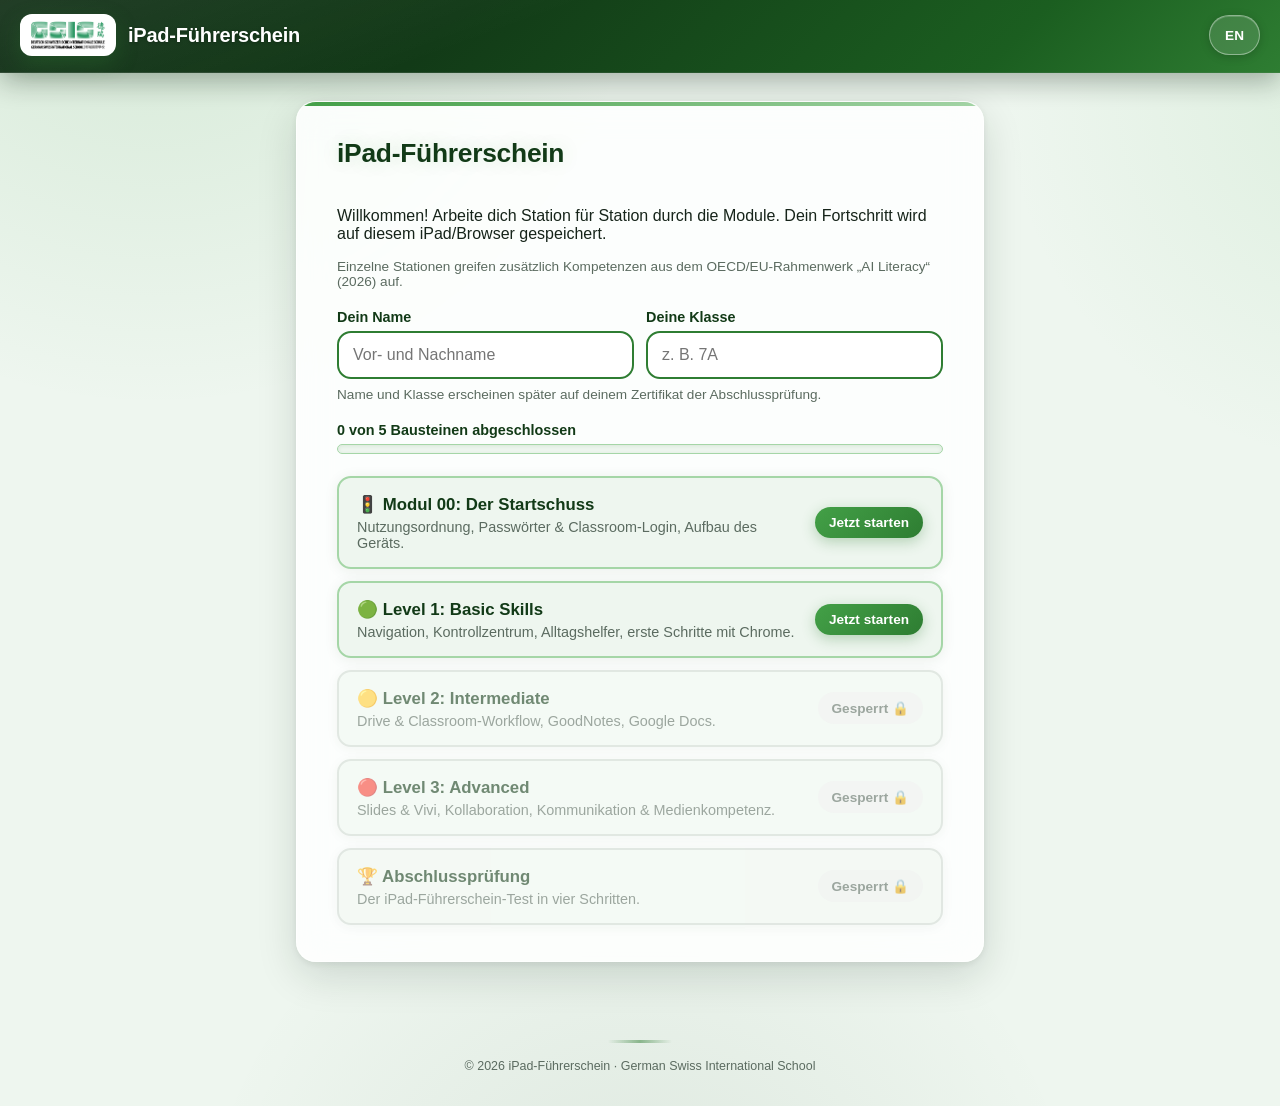
==== commit 5c15ab2a: "Integrate OECD/EU AI Literacy Framework competences into Level 1-3 Adds age-appropriate, reflective " ====
--- a/index.html
+++ b/index.html
@@ -23,6 +23,7 @@
     <div class="card">
       <h1 data-i18n="app.title">iPad-Führerschein</h1>
       <p data-i18n="hub.intro">Willkommen! Arbeite dich Station für Station durch die Module. Dein Fortschritt wird auf diesem iPad/Browser gespeichert.</p>
+      <p class="ident-note" data-i18n="hub.aiFrameworkNote">Einzelne Stationen greifen zusätzlich Kompetenzen aus dem OECD/EU-Rahmenwerk „AI Literacy“ (2026) auf.</p>
 
       <div class="ident-form">
         <div class="ident-grid">
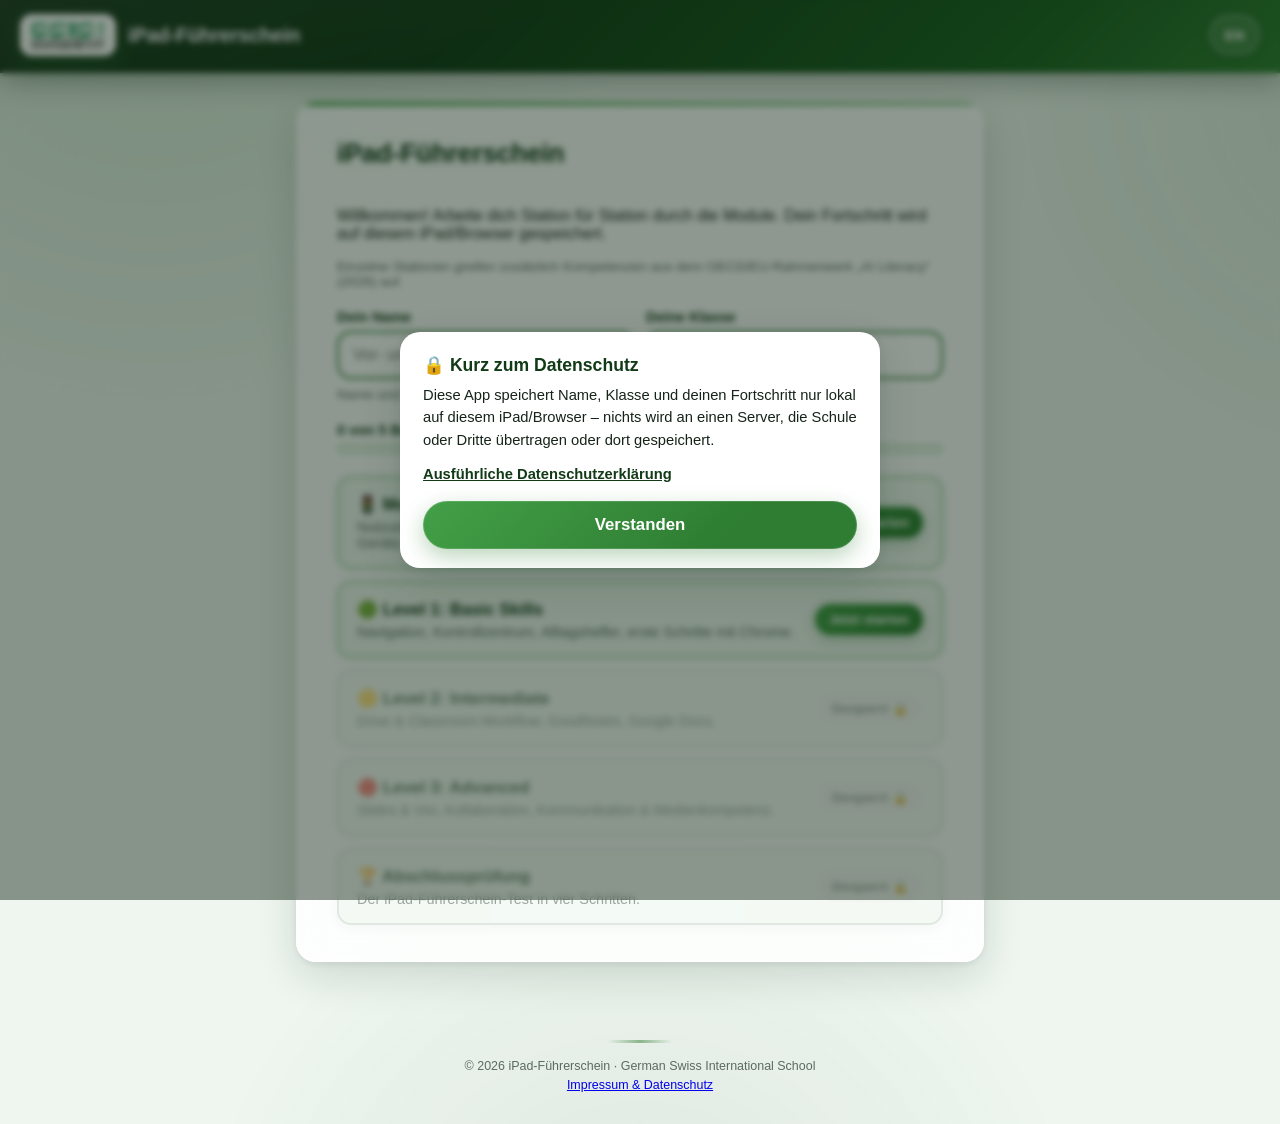
==== commit cbc23124: "Add Impressum page and first-visit data-privacy pop-up - New impressum.html: publisher (Sebastian Gh" ====
--- a/index.html
+++ b/index.html
@@ -50,8 +50,18 @@
 </main>
 
 <footer class="app-footer">
-  <span data-i18n="footer.text">iPad-Führerschein · German Swiss International School</span>
+  <span data-i18n="footer.text">iPad-Führerschein · German Swiss International School</span><br>
+  <a href="impressum.html" data-i18n="footer.impressumLink">Impressum &amp; Datenschutz</a>
 </footer>
+
+<div class="privacy-overlay" id="privacyOverlay" hidden>
+  <div class="privacy-box">
+    <h3 data-i18n="popup.privacyTitle">🔒 Kurz zum Datenschutz</h3>
+    <p data-i18n="popup.privacyBody">Diese App speichert Name, Klasse und deinen Fortschritt nur lokal auf diesem iPad/Browser.</p>
+    <p><a href="impressum.html" data-i18n="popup.privacyLinkText">Ausführliche Datenschutzerklärung</a></p>
+    <button class="btn-primary" id="privacyAckBtn" type="button" data-i18n="popup.privacyAck">Verstanden</button>
+  </div>
+</div>
 
 <script src="i18n.js"></script>
 <script src="hub.js"></script>
--- a/style.css
+++ b/style.css
@@ -1728,3 +1728,92 @@
     padding: 36px 40px;
   }
 }
+
+/* ---------- Impressum & Datenschutz ---------- */
+
+.card p a,
+.card li a {
+  color: var(--gsis-green-dark);
+  font-weight: 600;
+  text-decoration-color: rgba(46, 125, 50, 0.45);
+}
+
+.imp-privacy-list {
+  margin: 14px 0 22px;
+  padding-left: 22px;
+  display: flex;
+  flex-direction: column;
+  gap: 12px;
+}
+
+.imp-privacy-list li {
+  font-size: 0.95rem;
+  line-height: 1.55;
+  color: var(--ink);
+}
+
+/* ---------- Datenschutz-Pop-up ---------- */
+
+.privacy-overlay {
+  position: fixed;
+  inset: 0;
+  z-index: 200;
+  display: flex;
+  align-items: flex-end;
+  justify-content: center;
+  padding: 16px;
+  background: rgba(10, 30, 14, 0.45);
+  backdrop-filter: blur(3px);
+  -webkit-backdrop-filter: blur(3px);
+  animation: privacyFadeIn 0.25s ease;
+}
+
+.privacy-overlay[hidden] {
+  display: none;
+}
+
+@keyframes privacyFadeIn {
+  from { opacity: 0; }
+  to { opacity: 1; }
+}
+
+.privacy-box {
+  width: 100%;
+  max-width: 480px;
+  background: var(--white);
+  border-radius: var(--radius);
+  padding: 22px 22px 18px;
+  box-shadow: var(--shadow-card);
+  border: 1px solid rgba(255, 255, 255, 0.7);
+  animation: screenIn 0.35s cubic-bezier(0.22, 1, 0.36, 1);
+}
+
+.privacy-box h3 {
+  margin: 0 0 8px;
+  color: var(--gsis-green-dark);
+  font-size: 1.1rem;
+}
+
+.privacy-box p {
+  margin: 0 0 12px;
+  font-size: 0.92rem;
+  line-height: 1.5;
+  color: var(--ink);
+}
+
+.privacy-box a {
+  color: var(--gsis-green-dark);
+  font-weight: 600;
+}
+
+.privacy-box .btn-primary {
+  margin-top: 4px;
+  width: 100%;
+  text-align: center;
+}
+
+@media (min-width: 640px) {
+  .privacy-overlay {
+    align-items: center;
+  }
+}
